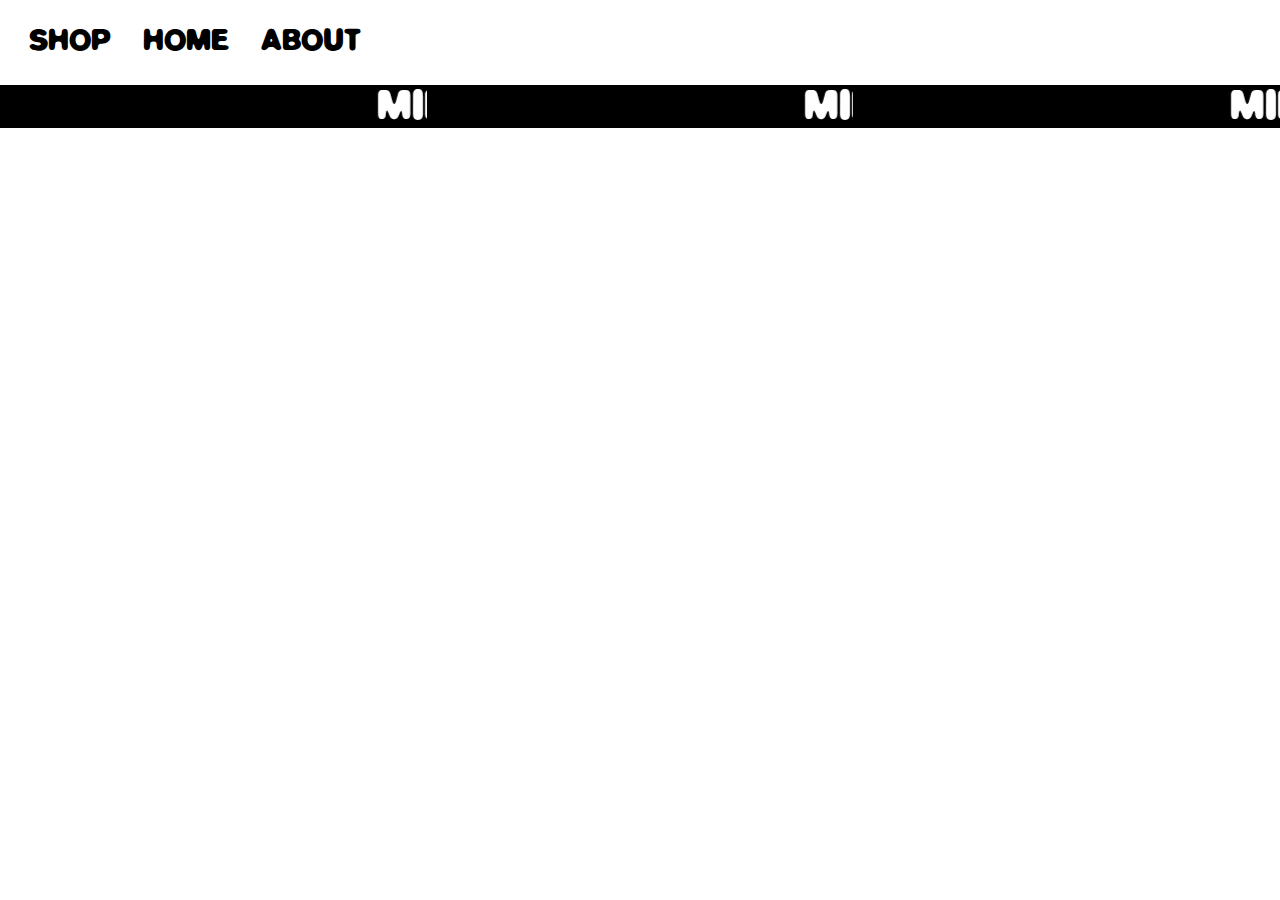
==== about.html @ 7fef2961 "he metido htmls y cambiado las fotos" ====
<!DOCTYPE html>
<html lang="es">
<head>
    <meta charset="UTF-8">
    <meta http-equiv="X-UA-Compatible" content="IE=edge">
    <meta name="viewport" content="width=device-width, initial-scale=1.0">
    <title>About</title>
    <link rel="stylesheet" href="css/bootstrap.min.css">    
    <link rel="stylesheet" href="css/styles.css">
    <link href="img/logo1.png" rel="icon" type="image/png">
</head>
<body>
   
    <nav class="nav" id="lupita">
        <a href="shop.html" class="nav-link active" aria-current="page" href="#SHOP">SHOP</a>
        <a href="index.html" class="nav-link" href="#HOME">HOME</a>
        <a href="about.html" class="nav-link" href="#ABOUT">ABOUT</a>
    </nav>


<div id="primerabarrita">
        <marquee width="100%" direction="left" height="43px">
            <h1>MID SEASON SALE 60%  MID SEASON SALE 60%</h1>
            </marquee>
            <marquee width="100%" direction="left" height="43px">
                <h1>MID SEASON SALE 60%  MID SEASON SALE 60%</h1>
                </marquee>
                <marquee width="100%" direction="left" height="43px">
                    <h1>MID SEASON SALE 60%  MID SEASON SALE 60%</h1>
                    </marquee>
                    
</div>
    
</body>
</html>
---- css/styles.css ----
@font-face {
    font-family: BlurBold;
    src: url(../fonts/BlurBold.otf);
}

@font-face {
    font-family: BlurLight;
    src: url(../fonts/BlurLight.otf);
}


* {
    margin: 0;
	padding: 0;
    box-sizing: border-box;
    scroll-behavior: smooth;
}

#lupita {
    font-family: BlurBold;
    font-size: 180%;
    margin-left: 1%;
    margin-top: 1%;
    margin-bottom: 1%;
}
#lupita > a {
    color: #000000;
}

.container {
    margin-top: 10%;
    margin-bottom: 17%;
}

.container.text-center {
    margin-top: 1%;
    margin-bottom: 1%;
}

#primerabarrita {
    display: flex;
    font-size: 3%;
    font-family: BlurBold;
    background-color: #000000;
    color: white;
}

div.col {
    padding: 0;
}
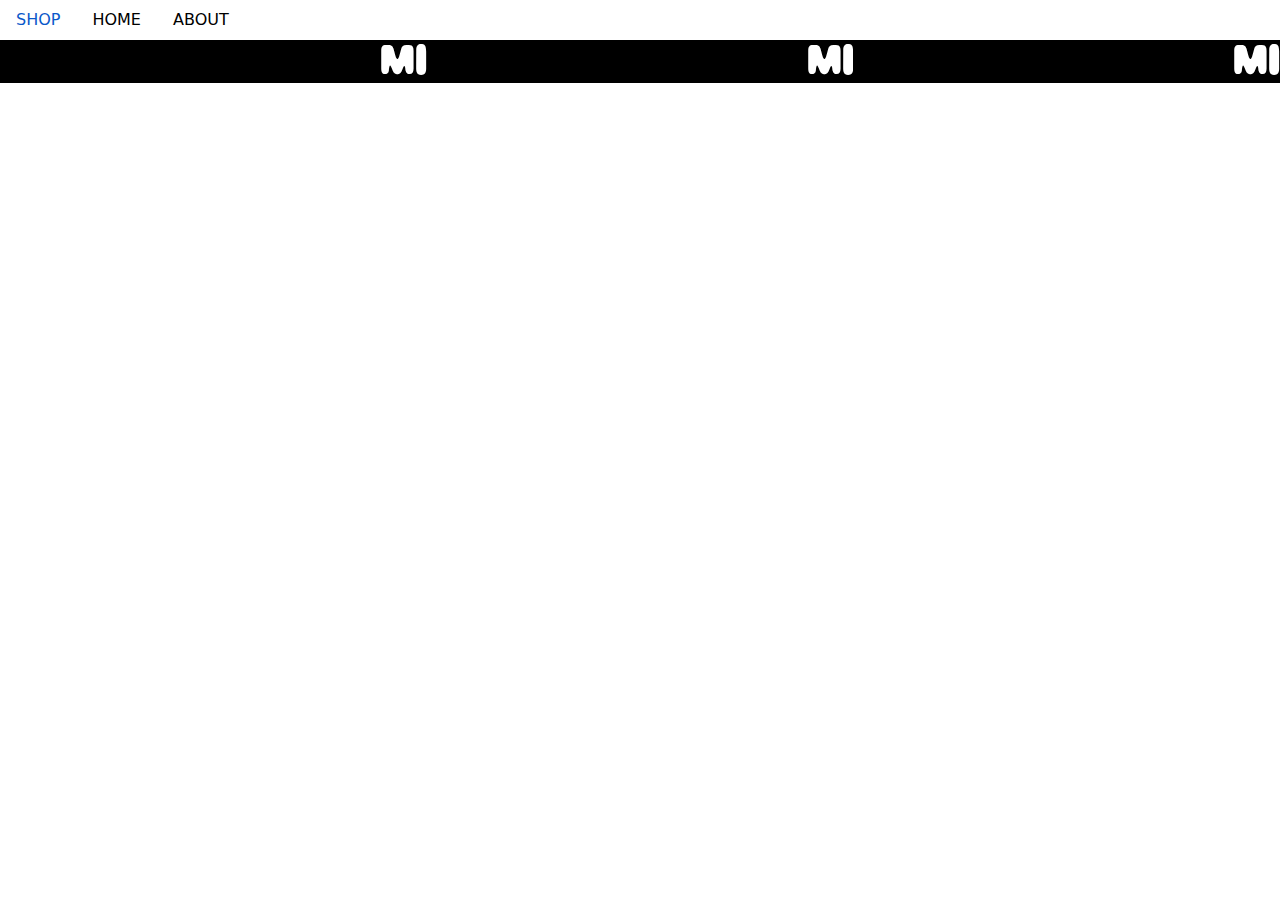
==== commit 41a35723: "he mejorado el home cambiando fotos etc" ====
--- a/about.html
+++ b/about.html
@@ -4,7 +4,7 @@
     <meta charset="UTF-8">
     <meta http-equiv="X-UA-Compatible" content="IE=edge">
     <meta name="viewport" content="width=device-width, initial-scale=1.0">
-    <title>About</title>
+    <title>Sneak-Out | About</title>
     <link rel="stylesheet" href="css/bootstrap.min.css">    
     <link rel="stylesheet" href="css/styles.css">
     <link href="img/logo1.png" rel="icon" type="image/png">
--- a/css/styles.css
+++ b/css/styles.css
@@ -8,29 +8,35 @@
     src: url(../fonts/BlurLight.otf);
 }
 
-
+.titulo {
+    font-family: BlurLight;
+    margin-bottom: 3%;
+    text-align: center;
+}
 * {
     margin: 0;
-	padding: 0;
+    padding: 0;
     box-sizing: border-box;
     scroll-behavior: smooth;
 }
 
-#lupita {
+#menuu {
     font-family: BlurBold;
     font-size: 180%;
     margin-left: 1%;
-    margin-top: 1%;
-    margin-bottom: 1%;
+    background-color: white;
 }
-#lupita > a {
+
+#menuu>a {
     color: #000000;
 }
+
 
 .container {
     margin-top: 10%;
     margin-bottom: 17%;
 }
+
 
 .container.text-center {
     margin-top: 1%;
@@ -48,3 +54,117 @@
 div.col {
     padding: 0;
 }
+
+.d-flex.justify-content-center {
+    font-family: BlurBold;
+    font-size: 300%;
+    margin-top: 3%;
+}
+
+.container-sm {
+    font-family: BlurLight;
+    font-size: 200%;
+    text-align: center;
+    margin-bottom: 10%;
+    margin-top: 3%;
+}
+
+.btn.btn-primary {
+    align-self: center;
+    margin-top: 2%;
+    background-color: #26ff00;
+    font-family: BlurLight;
+    color: #000000;
+    display: flex;
+    justify-content: center;
+    margin-left: none;
+    margin-right: none;
+}
+
+.btn-primary {
+    --bs-btn-border-color: #26ff00;
+
+}
+
+.row {
+    margin-left: 0%;
+    margin-right: 0%;
+    margin-bottom: 2%;
+}
+
+.card {
+    width: 30%;
+    border: var(--bs-card-border-width) solid;
+    flex: auto;
+    align-items: center;
+    margin-left: 5%;
+    margin-right: 5%;
+}
+
+.card-body {
+    font-family: Arial, Helvetica, sans-serif;
+}
+
+.container30 {
+    display: flex;
+    flex-direction: row;
+    padding-top: 17%;
+    padding-bottom: 10%;
+
+}
+
+.btn.btn-primary {
+    margin-left: 42%;
+}
+
+
+
+.footer-style {
+    padding-top: 50px;
+    background-color: #26ff00;
+}
+footer {
+  color: #000000;
+}
+footer h3 {
+  margin-bottom: 30px;
+    font-weight: 800;
+    font-family: Helvetica;
+}
+footer .footer-above {
+  padding-top: 50px;
+  background-color: #26ff00;
+}
+footer .footer-col {
+  margin-bottom: 50px;
+}
+footer .footer-below {
+  padding: 0%;
+  background-color: #233140;
+}
+
+div.row{
+    border: 0;
+    margin: 0;
+}
+a.nav-link{
+    color: #000000;
+}
+
+a.navbar-brand{
+    color: #26ff00;
+}
+
+
+#infoabajo1{
+    font-family: BlurLight;
+    font-size: xx-large;
+}
+
+p{
+    font-family: BlurLight;
+}
+
+h5{
+    font-family: BlurLight;
+}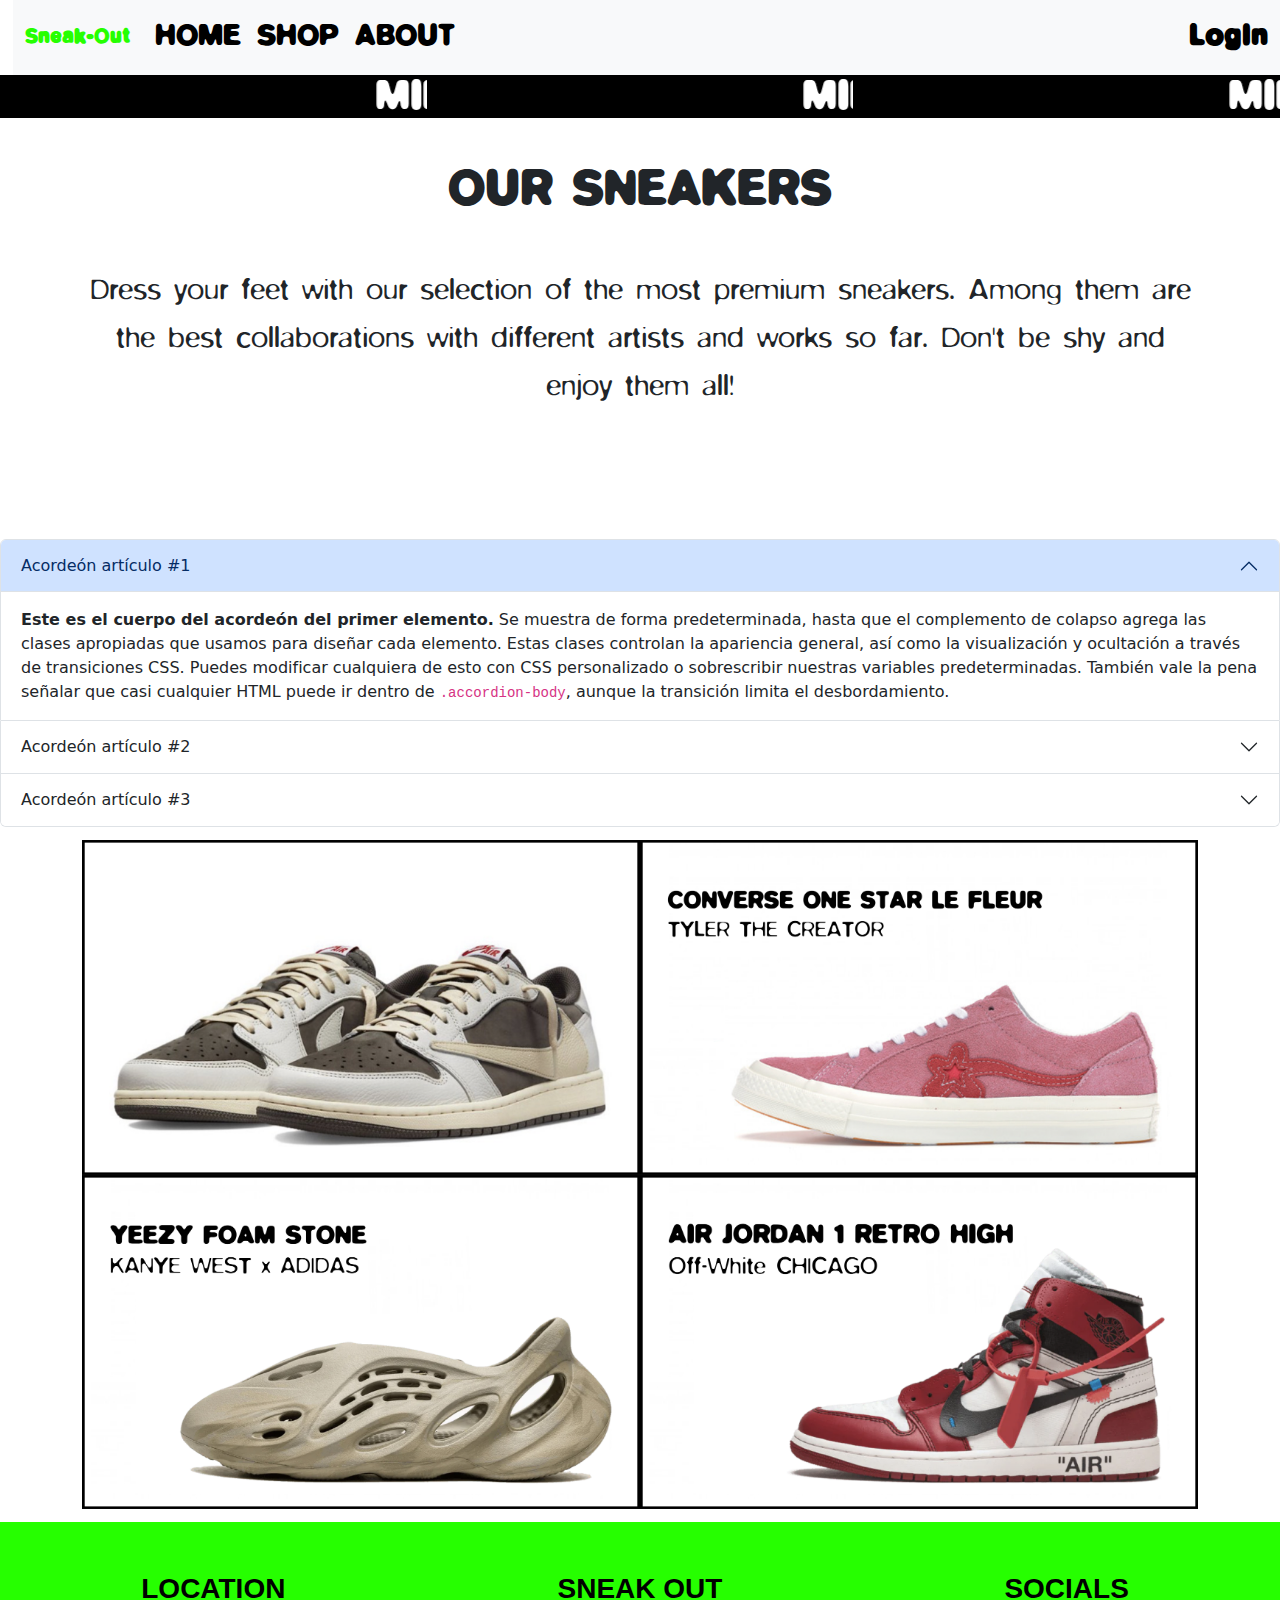
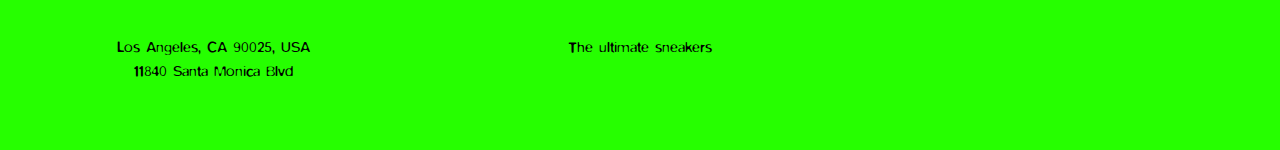
==== commit 605b1652: "jj" ====
--- a/about.html
+++ b/about.html
@@ -1,35 +1,133 @@
 <!DOCTYPE html>
 <html lang="es">
+
 <head>
     <meta charset="UTF-8">
     <meta http-equiv="X-UA-Compatible" content="IE=edge">
     <meta name="viewport" content="width=device-width, initial-scale=1.0">
     <title>Sneak-Out | About</title>
-    <link rel="stylesheet" href="css/bootstrap.min.css">    
+    <link rel="stylesheet" href="css/bootstrap.min.css">
     <link rel="stylesheet" href="css/styles.css">
     <link href="img/logo1.png" rel="icon" type="image/png">
 </head>
+
 <body>
-   
-    <nav class="nav" id="lupita">
-        <a href="shop.html" class="nav-link active" aria-current="page" href="#SHOP">SHOP</a>
-        <a href="index.html" class="nav-link" href="#HOME">HOME</a>
-        <a href="about.html" class="nav-link" href="#ABOUT">ABOUT</a>
-    </nav>
+
+    <nav class="navbar navbar-expand-lg bg-body-tertiary" id="menuu">
+        <div class="container-fluid">
+          <a class="navbar-brand" href="#index.html">Sneak-Out</a>
+          <button class="navbar-toggler" type="button" data-bs-toggle="collapse" data-bs-target="#navbarText" aria-controls="navbarText" aria-expanded="false" aria-label="Toggle navigation">
+            <span class="navbar-toggler-icon"></span>
+          </button>
+          <div class="collapse navbar-collapse" id="navbarText">
+            <ul class="navbar-nav me-auto mb-2 mb-lg-0">
+              <li class="nav-item">
+                <a class="nav-link active" aria-current="page" href="index.html">HOME</a>
+              </li>
+              <li class="nav-item">
+                <a class="nav-link" href="shop.html">SHOP</a>
+              </li>
+              <li class="nav-item">
+                <a class="nav-link" href="index.html">ABOUT</a>
+              </li>
+            </ul>
+            <span class="navbar-text">
+                <a class="nav-link" href="login.html">LogIn</a>
+            </span>
+          </div>
+        </div>
+      </nav>
 
 
-<div id="primerabarrita">
+    <div id="primerabarrita">
         <marquee width="100%" direction="left" height="43px">
-            <h1>MID SEASON SALE 60%  MID SEASON SALE 60%</h1>
-            </marquee>
-            <marquee width="100%" direction="left" height="43px">
-                <h1>MID SEASON SALE 60%  MID SEASON SALE 60%</h1>
-                </marquee>
-                <marquee width="100%" direction="left" height="43px">
-                    <h1>MID SEASON SALE 60%  MID SEASON SALE 60%</h1>
-                    </marquee>
-                    
-</div>
-    
-</body>
+            <h1>MID SEASON SALE 60% MID SEASON SALE 60%</h1>
+        </marquee>
+        <marquee width="100%" direction="left" height="43px">
+            <h1>MID SEASON SALE 60% MID SEASON SALE 60%</h1>
+        </marquee>
+        <marquee width="100%" direction="left" height="43px">
+            <h1>MID SEASON SALE 60% MID SEASON SALE 60%</h1>
+        </marquee>
+
+    </div>
+
+    <div class="d-flex justify-content-center">OUR SNEAKERS</div>
+
+    <div class="container-sm">Dress your feet with our selection of the most premium sneakers. Among them are the best
+        collaborations with different artists and works so far. Don't be shy and enjoy them all!</div>
+
+
+        <div class="accordion" id="accordionExample">
+          <div class="accordion-item">
+            <h2 class="accordion-header" id="headingOne">
+              <button class="accordion-button" type="button" data-bs-toggle="collapse" data-bs-target="#collapseOne" aria-expanded="true" aria-controls="collapseOne">
+                Acordeón artículo #1
+              </button>
+            </h2>
+            <div id="collapseOne" class="accordion-collapse collapse show" aria-labelledby="headingOne" data-bs-parent="#accordionExample">
+              <div class="accordion-body">
+                <strong>Este es el cuerpo del acordeón del primer elemento.</strong> Se muestra de forma predeterminada, hasta que el complemento de colapso agrega las clases apropiadas que usamos para diseñar cada elemento. Estas clases controlan la apariencia general, así como la visualización y ocultación a través de transiciones CSS. Puedes modificar cualquiera de esto con CSS personalizado o sobrescribir nuestras variables predeterminadas. También vale la pena señalar que casi cualquier HTML puede ir dentro de <code>.accordion-body</code>, aunque la transición limita el desbordamiento.
+              </div>
+            </div>
+          </div>
+          <div class="accordion-item">
+            <h2 class="accordion-header" id="headingTwo">
+              <button class="accordion-button collapsed" type="button" data-bs-toggle="collapse" data-bs-target="#collapseTwo" aria-expanded="false" aria-controls="collapseTwo">
+                Acordeón artículo #2
+              </button>
+            </h2>
+            <div id="collapseTwo" class="accordion-collapse collapse" aria-labelledby="headingTwo" data-bs-parent="#accordionExample">
+              <div class="accordion-body">
+                <strong>Este es el cuerpo del acordeón del segundo elemento.</strong> Está oculto de manera predeterminada, hasta que el complemento de Collapse agregue las clases apropiadas que usamos para diseñar cada elemento. Estas clases controlan la apariencia general, así como la visualización y ocultación a través de transiciones CSS. Puedes modificar cualquiera de esto con CSS personalizado o sobrescribir nuestras variables predeterminadas. También vale la pena señalar que casi cualquier HTML puede ir dentro de <code>.accordion-body</code>, aunque la transición limita el desbordamiento.
+              </div>
+            </div>
+          </div>
+          <div class="accordion-item">
+            <h2 class="accordion-header" id="headingThree">
+              <button class="accordion-button collapsed" type="button" data-bs-toggle="collapse" data-bs-target="#collapseThree" aria-expanded="false" aria-controls="collapseThree">
+                Acordeón artículo #3
+              </button>
+            </h2>
+            <div id="collapseThree" class="accordion-collapse collapse" aria-labelledby="headingThree" data-bs-parent="#accordionExample">
+              <div class="accordion-body">
+                <strong>Este es el cuerpo del acordeón del tercer elemento.</strong> Está oculto de manera predeterminada, hasta que el complemento Collapse agregue las clases apropiadas que usamos para diseñar cada elemento. Estas clases controlan la apariencia general, así como la visualización y ocultación a través de transiciones CSS. Puedes modificar cualquiera de esto con CSS personalizado o sobrescribir nuestras variables predeterminadas. También vale la pena señalar que casi cualquier HTML puede ir dentro de <code>.accordion-body</code>, aunque la transición limita el desbordamiento.
+              </div>
+            </div>
+          </div>
+        </div>
+
+
+        <div class="container text-center">
+            <div class="row row-cols-2">
+              <div class="col"><img src="img/zapa1home.png" class="img-fluid" alt="..."></div>
+             
+              <div class="col"><img src="img/zapa2home.png" class="img-fluid" alt="..."></div>
+              <div class="col"><img src="img/zapa3home.png" class="img-fluid" alt="..."></div>
+             
+              <div class="col"><img src="img/zapa4home.png" class="img-fluid" alt="..."></div>
+            </div>
+          </div>
+          
+
+<footer class="text-center footer-style">
+    <div class="row">
+        <div class="col-md-4 footer-col">
+            <h3>LOCATION</h3>
+            <p>
+                Los Angeles, CA 90025, USA <br />
+                11840 Santa Monica Blvd
+            </p>
+        </div>
+        <div class="col-md-4 footer-col">
+            <h3>SNEAK OUT</h3>
+            <p>The ultimate sneakers</p>
+        </div>
+        <div class="col-md-4 footer-col">
+            <h3>SOCIALS</h3>
+            <p><link rel="stylesheet" href="https://www.instagram.com/"></p>
+        </div>
+    </div>
+</footer>
+
 </html>--- a/css/styles.css
+++ b/css/styles.css
@@ -140,7 +140,7 @@
 }
 footer .footer-below {
   padding: 0%;
-  background-color: #233140;
+  background-color: #000000;
 }
 
 div.row{
@@ -167,4 +167,18 @@
 
 h5{
     font-family: BlurLight;
-}+}
+
+
+.collapse {
+    &:not(.show) {
+      display: none;
+    }
+  }
+  
+.btn.btn-primary{
+
+    margin: 0;
+    padding: 0;
+}
+
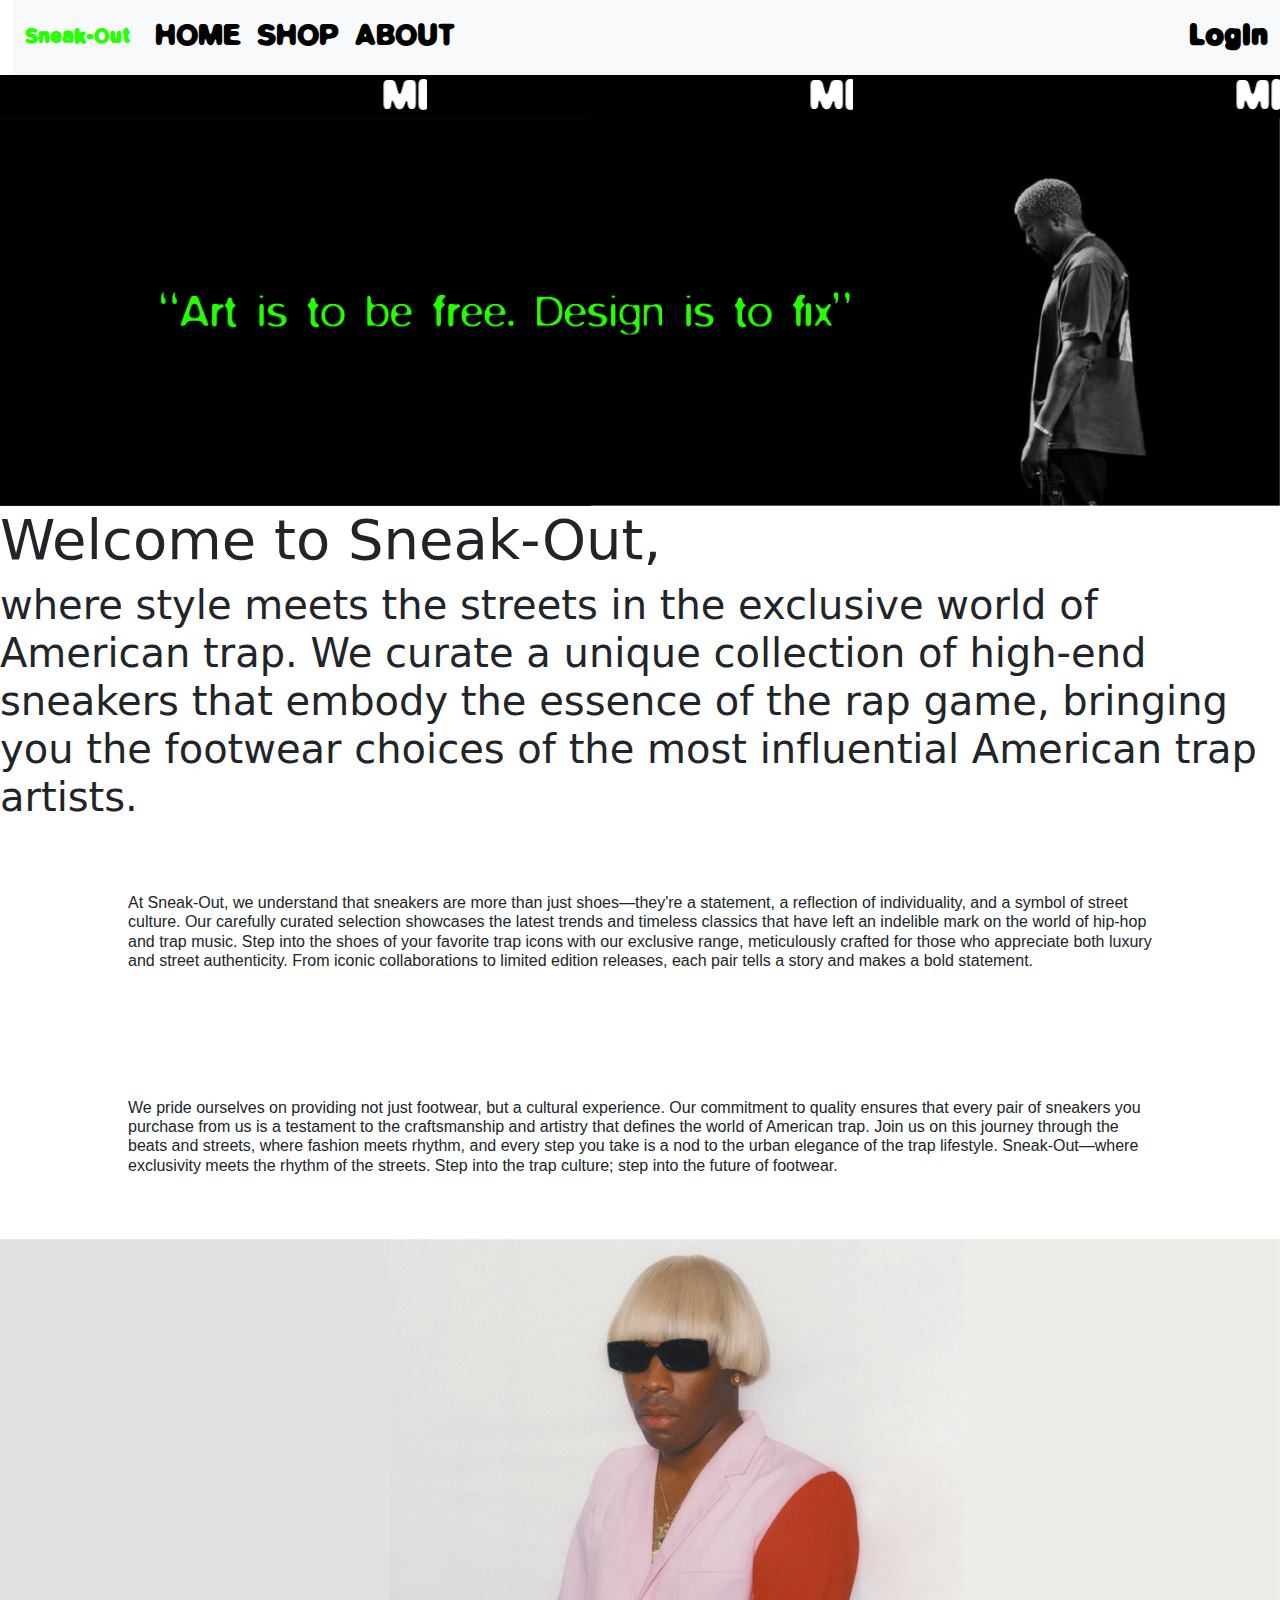
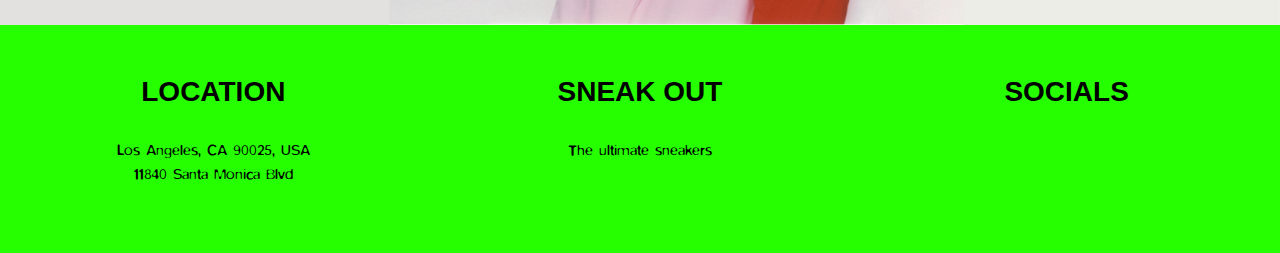
==== commit 496524df: "nuevo" ====
--- a/about.html
+++ b/about.html
@@ -2,132 +2,109 @@
 <html lang="es">
 
 <head>
-    <meta charset="UTF-8">
-    <meta http-equiv="X-UA-Compatible" content="IE=edge">
-    <meta name="viewport" content="width=device-width, initial-scale=1.0">
-    <title>Sneak-Out | About</title>
-    <link rel="stylesheet" href="css/bootstrap.min.css">
-    <link rel="stylesheet" href="css/styles.css">
-    <link href="img/logo1.png" rel="icon" type="image/png">
+  <meta charset="UTF-8">
+  <meta http-equiv="X-UA-Compatible" content="IE=edge">
+  <meta name="viewport" content="width=device-width, initial-scale=1.0">
+  <title>Sneak-Out | About</title>
+  <link rel="stylesheet" href="css/bootstrap.min.css">
+  <link rel="stylesheet" href="css/styles.css">
+  <link href="img/logo1.png" rel="icon" type="image/png">
 </head>
 
 <body>
 
-    <nav class="navbar navbar-expand-lg bg-body-tertiary" id="menuu">
-        <div class="container-fluid">
-          <a class="navbar-brand" href="#index.html">Sneak-Out</a>
-          <button class="navbar-toggler" type="button" data-bs-toggle="collapse" data-bs-target="#navbarText" aria-controls="navbarText" aria-expanded="false" aria-label="Toggle navigation">
-            <span class="navbar-toggler-icon"></span>
-          </button>
-          <div class="collapse navbar-collapse" id="navbarText">
-            <ul class="navbar-nav me-auto mb-2 mb-lg-0">
-              <li class="nav-item">
-                <a class="nav-link active" aria-current="page" href="index.html">HOME</a>
-              </li>
-              <li class="nav-item">
-                <a class="nav-link" href="shop.html">SHOP</a>
-              </li>
-              <li class="nav-item">
-                <a class="nav-link" href="index.html">ABOUT</a>
-              </li>
-            </ul>
-            <span class="navbar-text">
-                <a class="nav-link" href="login.html">LogIn</a>
-            </span>
-          </div>
-        </div>
-      </nav>
+  <nav class="navbar navbar-expand-lg bg-body-tertiary" id="menuu">
+    <div class="container-fluid">
+      <a class="navbar-brand" href="#index.html">Sneak-Out</a>
+      <button class="navbar-toggler" type="button" data-bs-toggle="collapse" data-bs-target="#navbarText"
+        aria-controls="navbarText" aria-expanded="false" aria-label="Toggle navigation">
+        <span class="navbar-toggler-icon"></span>
+      </button>
+      <div class="collapse navbar-collapse" id="navbarText">
+        <ul class="navbar-nav me-auto mb-2 mb-lg-0">
+          <li class="nav-item">
+            <a class="nav-link active" aria-current="page" href="index.html">HOME</a>
+          </li>
+          <li class="nav-item">
+            <a class="nav-link" href="shop.html">SHOP</a>
+          </li>
+          <li class="nav-item">
+            <a class="nav-link" href="index.html">ABOUT</a>
+          </li>
+        </ul>
+        <span class="navbar-text">
+          <a class="nav-link" href="login.html">LogIn</a>
+        </span>
+      </div>
+    </div>
+  </nav>
 
 
-    <div id="primerabarrita">
-        <marquee width="100%" direction="left" height="43px">
-            <h1>MID SEASON SALE 60% MID SEASON SALE 60%</h1>
-        </marquee>
-        <marquee width="100%" direction="left" height="43px">
-            <h1>MID SEASON SALE 60% MID SEASON SALE 60%</h1>
-        </marquee>
-        <marquee width="100%" direction="left" height="43px">
-            <h1>MID SEASON SALE 60% MID SEASON SALE 60%</h1>
-        </marquee>
+  <div id="primerabarrita">
+    <marquee width="100%" direction="left" height="43px">
+      <h1>MID SEASON SALE 60% MID SEASON SALE 60%</h1>
+    </marquee>
+    <marquee width="100%" direction="left" height="43px">
+      <h1>MID SEASON SALE 60% MID SEASON SALE 60%</h1>
+    </marquee>
+    <marquee width="100%" direction="left" height="43px">
+      <h1>MID SEASON SALE 60% MID SEASON SALE 60%</h1>
+    </marquee>
 
+  </div>
+
+  <img src="img/kanyeabout.png" class="img-fluid" alt="...">
+
+  <h1 class="display-4">Welcome to Sneak-Out,</h1>
+  <h1 class="display-6">where style meets the streets in the exclusive world of American trap. We curate a unique
+    collection of high-end sneakers that embody the essence of the rap game, bringing you the footwear choices of the
+    most influential American trap artists.</h1>
+
+  <div id="textoabout1">
+    <div>
+      <h6>At Sneak-Out, we understand that sneakers are more than just shoes—they're a statement, a reflection of
+        individuality, and a symbol of street culture. Our carefully curated selection showcases the latest trends and
+        timeless classics that have left an indelible mark on the world of hip-hop and trap music.
+
+        Step into the shoes of your favorite trap icons with our exclusive range, meticulously crafted for those who
+        appreciate both luxury and street authenticity. From iconic collaborations to limited edition releases, each
+        pair tells a story and makes a bold statement.</h6>
     </div>
 
-    <div class="d-flex justify-content-center">OUR SNEAKERS</div>
+  </div>
+  <h6>
+    We pride ourselves on providing not just footwear, but a cultural experience. Our commitment to quality ensures that
+    every pair of sneakers you purchase from us is a testament to the craftsmanship and artistry that defines the world
+    of American trap.
 
-    <div class="container-sm">Dress your feet with our selection of the most premium sneakers. Among them are the best
-        collaborations with different artists and works so far. Don't be shy and enjoy them all!</div>
+    Join us on this journey through the beats and streets, where fashion meets rhythm, and every step you take is a nod
+    to the urban elegance of the trap lifestyle. Sneak-Out—where exclusivity meets the rhythm of the streets.
+    Step into the trap culture; step into the future of footwear.
+  </h6>
 
+  <img src="img/tylerabout1.png" class="img-fluid" alt="...">
 
-        <div class="accordion" id="accordionExample">
-          <div class="accordion-item">
-            <h2 class="accordion-header" id="headingOne">
-              <button class="accordion-button" type="button" data-bs-toggle="collapse" data-bs-target="#collapseOne" aria-expanded="true" aria-controls="collapseOne">
-                Acordeón artículo #1
-              </button>
-            </h2>
-            <div id="collapseOne" class="accordion-collapse collapse show" aria-labelledby="headingOne" data-bs-parent="#accordionExample">
-              <div class="accordion-body">
-                <strong>Este es el cuerpo del acordeón del primer elemento.</strong> Se muestra de forma predeterminada, hasta que el complemento de colapso agrega las clases apropiadas que usamos para diseñar cada elemento. Estas clases controlan la apariencia general, así como la visualización y ocultación a través de transiciones CSS. Puedes modificar cualquiera de esto con CSS personalizado o sobrescribir nuestras variables predeterminadas. También vale la pena señalar que casi cualquier HTML puede ir dentro de <code>.accordion-body</code>, aunque la transición limita el desbordamiento.
-              </div>
-            </div>
-          </div>
-          <div class="accordion-item">
-            <h2 class="accordion-header" id="headingTwo">
-              <button class="accordion-button collapsed" type="button" data-bs-toggle="collapse" data-bs-target="#collapseTwo" aria-expanded="false" aria-controls="collapseTwo">
-                Acordeón artículo #2
-              </button>
-            </h2>
-            <div id="collapseTwo" class="accordion-collapse collapse" aria-labelledby="headingTwo" data-bs-parent="#accordionExample">
-              <div class="accordion-body">
-                <strong>Este es el cuerpo del acordeón del segundo elemento.</strong> Está oculto de manera predeterminada, hasta que el complemento de Collapse agregue las clases apropiadas que usamos para diseñar cada elemento. Estas clases controlan la apariencia general, así como la visualización y ocultación a través de transiciones CSS. Puedes modificar cualquiera de esto con CSS personalizado o sobrescribir nuestras variables predeterminadas. También vale la pena señalar que casi cualquier HTML puede ir dentro de <code>.accordion-body</code>, aunque la transición limita el desbordamiento.
-              </div>
-            </div>
-          </div>
-          <div class="accordion-item">
-            <h2 class="accordion-header" id="headingThree">
-              <button class="accordion-button collapsed" type="button" data-bs-toggle="collapse" data-bs-target="#collapseThree" aria-expanded="false" aria-controls="collapseThree">
-                Acordeón artículo #3
-              </button>
-            </h2>
-            <div id="collapseThree" class="accordion-collapse collapse" aria-labelledby="headingThree" data-bs-parent="#accordionExample">
-              <div class="accordion-body">
-                <strong>Este es el cuerpo del acordeón del tercer elemento.</strong> Está oculto de manera predeterminada, hasta que el complemento Collapse agregue las clases apropiadas que usamos para diseñar cada elemento. Estas clases controlan la apariencia general, así como la visualización y ocultación a través de transiciones CSS. Puedes modificar cualquiera de esto con CSS personalizado o sobrescribir nuestras variables predeterminadas. También vale la pena señalar que casi cualquier HTML puede ir dentro de <code>.accordion-body</code>, aunque la transición limita el desbordamiento.
-              </div>
-            </div>
-          </div>
-        </div>
-
-
-        <div class="container text-center">
-            <div class="row row-cols-2">
-              <div class="col"><img src="img/zapa1home.png" class="img-fluid" alt="..."></div>
-             
-              <div class="col"><img src="img/zapa2home.png" class="img-fluid" alt="..."></div>
-              <div class="col"><img src="img/zapa3home.png" class="img-fluid" alt="..."></div>
-             
-              <div class="col"><img src="img/zapa4home.png" class="img-fluid" alt="..."></div>
-            </div>
-          </div>
-          
-
-<footer class="text-center footer-style">
+  </div>
+  <footer class="text-center footer-style">
     <div class="row">
-        <div class="col-md-4 footer-col">
-            <h3>LOCATION</h3>
-            <p>
-                Los Angeles, CA 90025, USA <br />
-                11840 Santa Monica Blvd
-            </p>
-        </div>
-        <div class="col-md-4 footer-col">
-            <h3>SNEAK OUT</h3>
-            <p>The ultimate sneakers</p>
-        </div>
-        <div class="col-md-4 footer-col">
-            <h3>SOCIALS</h3>
-            <p><link rel="stylesheet" href="https://www.instagram.com/"></p>
-        </div>
+      <div class="col-md-4 footer-col">
+        <h3>LOCATION</h3>
+        <p>
+          Los Angeles, CA 90025, USA <br />
+          11840 Santa Monica Blvd
+        </p>
+      </div>
+      <div class="col-md-4 footer-col">
+        <h3>SNEAK OUT</h3>
+        <p>The ultimate sneakers</p>
+      </div>
+      <div class="col-md-4 footer-col">
+        <h3>SOCIALS</h3>
+        <p>
+          <link rel="stylesheet" href="https://www.instagram.com/">
+        </p>
+      </div>
     </div>
-</footer>
+  </footer>
 
 </html>--- a/css/styles.css
+++ b/css/styles.css
@@ -6,6 +6,11 @@
 @font-face {
     font-family: BlurLight;
     src: url(../fonts/BlurLight.otf);
+}
+
+
+.h1 {
+    font-family: Arial, Helvetica, sans-serif;
 }
 
 .titulo {
@@ -13,11 +18,13 @@
     margin-bottom: 3%;
     text-align: center;
 }
+
 * {
     margin: 0;
     padding: 0;
     box-sizing: border-box;
     scroll-behavior: smooth;
+    overflow-x: hidden;
 }
 
 #menuu {
@@ -123,62 +130,71 @@
     padding-top: 50px;
     background-color: #26ff00;
 }
+
 footer {
-  color: #000000;
-}
+    color: #000000;
+}
+
 footer h3 {
-  margin-bottom: 30px;
+    margin-bottom: 30px;
     font-weight: 800;
     font-family: Helvetica;
 }
+
 footer .footer-above {
-  padding-top: 50px;
-  background-color: #26ff00;
-}
+    padding-top: 50px;
+    background-color: #26ff00;
+}
+
 footer .footer-col {
-  margin-bottom: 50px;
-}
+    margin-bottom: 50px;
+}
+
 footer .footer-below {
-  padding: 0%;
-  background-color: #000000;
-}
-
-div.row{
+    padding: 0%;
+    background-color: #000000;
+}
+
+div.row {
     border: 0;
     margin: 0;
 }
-a.nav-link{
-    color: #000000;
-}
-
-a.navbar-brand{
+
+a.nav-link {
+    color: #000000;
+}
+
+a.navbar-brand {
     color: #26ff00;
 }
 
 
-#infoabajo1{
+#infoabajo1 {
     font-family: BlurLight;
     font-size: xx-large;
 }
 
-p{
-    font-family: BlurLight;
-}
-
-h5{
-    font-family: BlurLight;
-}
-
-
-.collapse {
-    &:not(.show) {
-      display: none;
-    }
-  }
-  
-.btn.btn-primary{
+p {
+    font-family: BlurLight;
+}
+
+h5 {
+    font-family: BlurLight;
+}
+
+
+.btn.btn-primary {
 
     margin: 0;
     padding: 0;
 }
 
+
+
+h6 {
+    font-family: Arial, Helvetica, sans-serif;
+    margin-top: 5%;
+    margin-left: 10%;
+    margin-right: 10%;
+    margin-bottom: 5%;
+}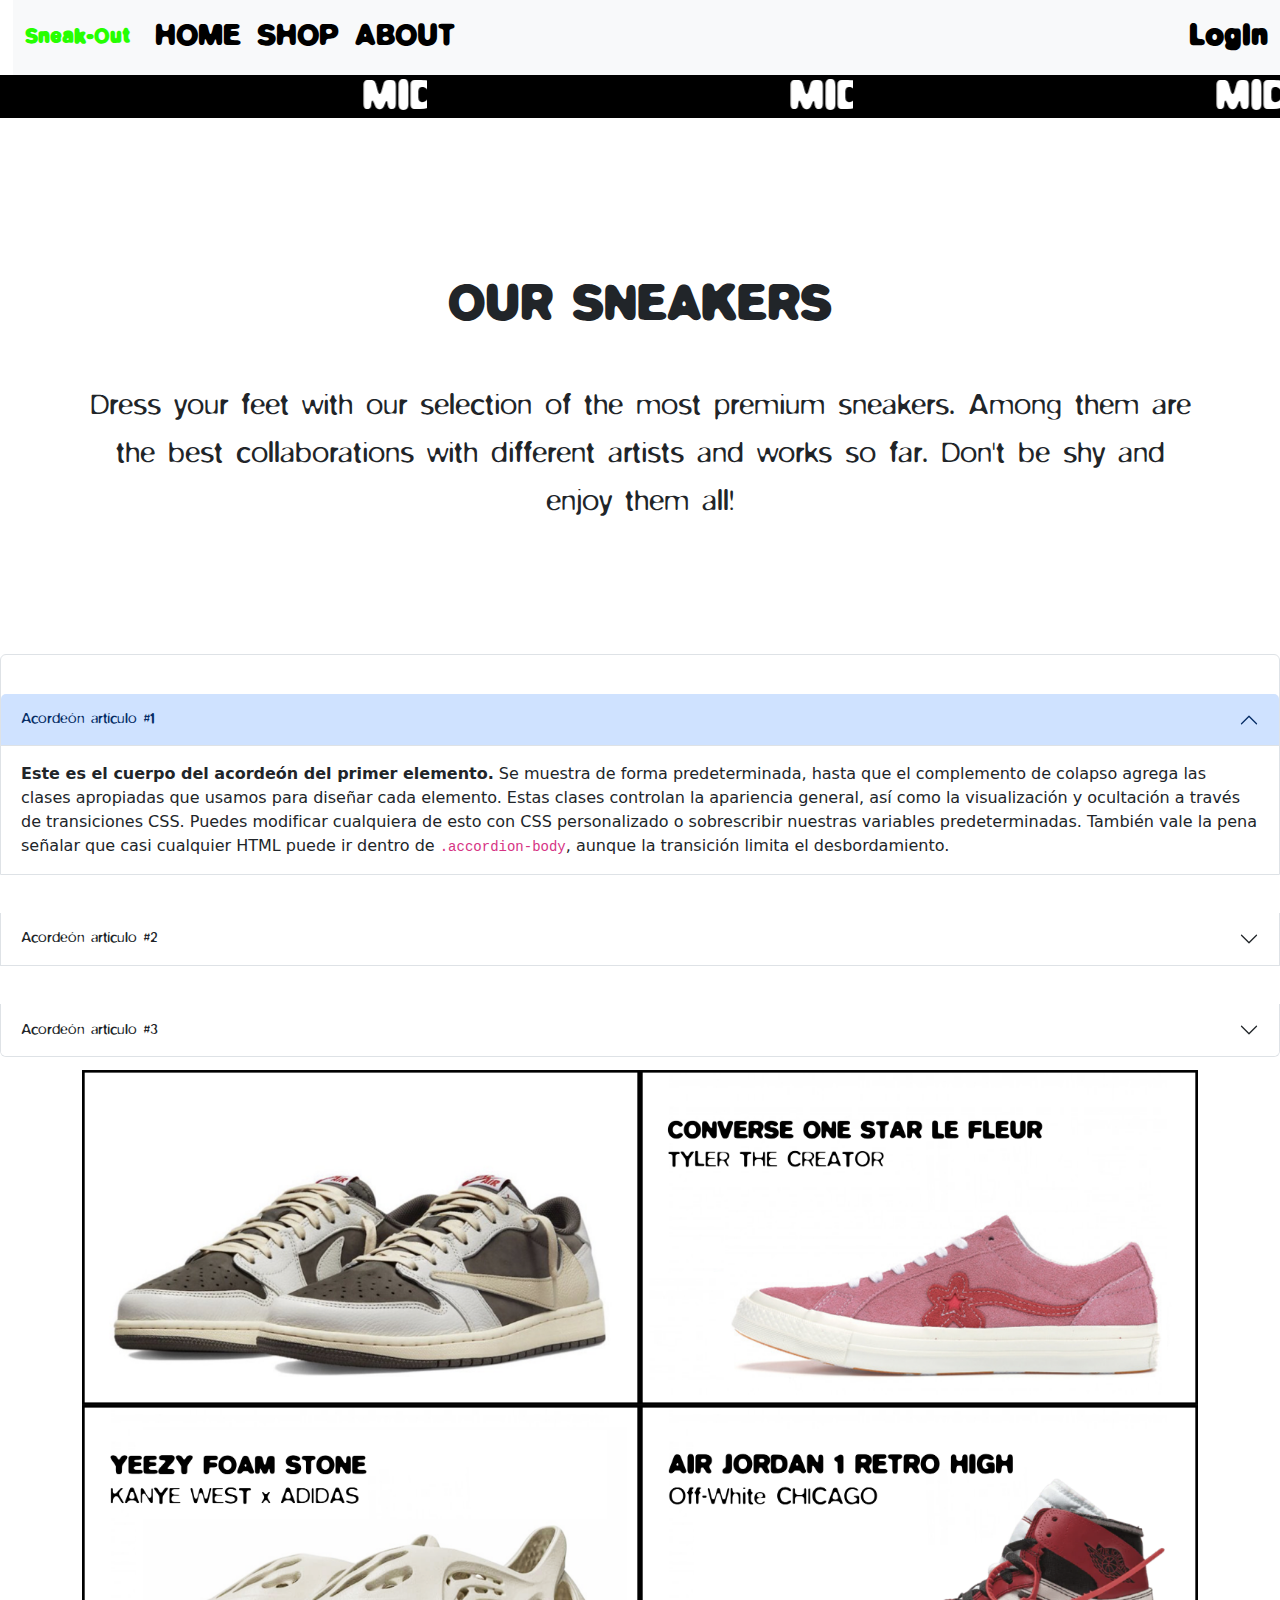
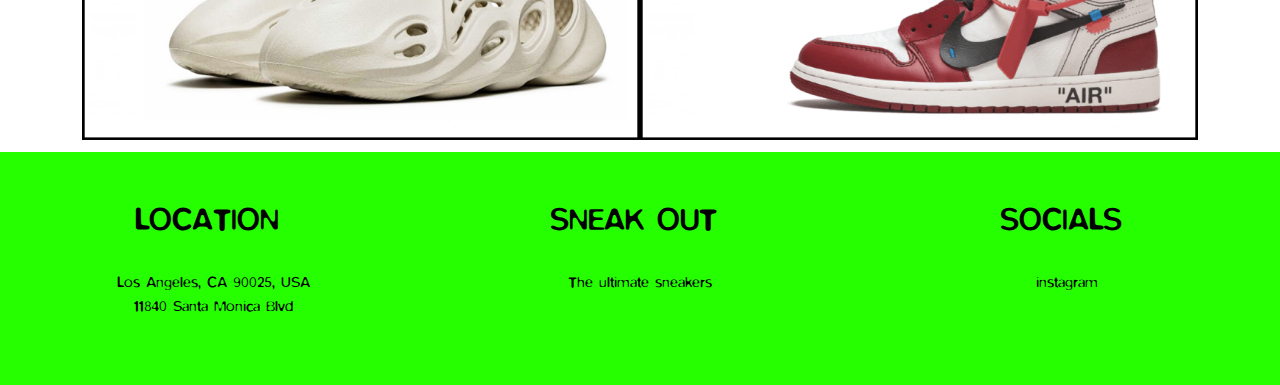
==== commit 7e542204: "jjjs" ====
--- a/about.html
+++ b/about.html
@@ -2,109 +2,131 @@
 <html lang="es">
 
 <head>
-  <meta charset="UTF-8">
-  <meta http-equiv="X-UA-Compatible" content="IE=edge">
-  <meta name="viewport" content="width=device-width, initial-scale=1.0">
-  <title>Sneak-Out | About</title>
-  <link rel="stylesheet" href="css/bootstrap.min.css">
-  <link rel="stylesheet" href="css/styles.css">
-  <link href="img/logo1.png" rel="icon" type="image/png">
+    <meta charset="UTF-8">
+    <meta http-equiv="X-UA-Compatible" content="IE=edge">
+    <meta name="viewport" content="width=device-width, initial-scale=1.0">
+    <title>Sneak-Out | About</title>
+    <link rel="stylesheet" href="css/bootstrap.min.css">
+    <link rel="stylesheet" href="css/styles.css">
+    <link href="img/logo1.png" rel="icon" type="image/png">
 </head>
 
 <body>
 
-  <nav class="navbar navbar-expand-lg bg-body-tertiary" id="menuu">
-    <div class="container-fluid">
-      <a class="navbar-brand" href="#index.html">Sneak-Out</a>
-      <button class="navbar-toggler" type="button" data-bs-toggle="collapse" data-bs-target="#navbarText"
-        aria-controls="navbarText" aria-expanded="false" aria-label="Toggle navigation">
-        <span class="navbar-toggler-icon"></span>
-      </button>
-      <div class="collapse navbar-collapse" id="navbarText">
-        <ul class="navbar-nav me-auto mb-2 mb-lg-0">
-          <li class="nav-item">
-            <a class="nav-link active" aria-current="page" href="index.html">HOME</a>
-          </li>
-          <li class="nav-item">
-            <a class="nav-link" href="shop.html">SHOP</a>
-          </li>
-          <li class="nav-item">
-            <a class="nav-link" href="index.html">ABOUT</a>
-          </li>
-        </ul>
-        <span class="navbar-text">
-          <a class="nav-link" href="login.html">LogIn</a>
-        </span>
-      </div>
-    </div>
-  </nav>
+    <nav class="navbar navbar-expand-lg bg-body-tertiary" id="menuu">
+        <div class="container-fluid">
+          <a class="navbar-brand" href="#index.html">Sneak-Out</a>
+          <button class="navbar-toggler" type="button" data-bs-toggle="collapse" data-bs-target="#navbarText" aria-controls="navbarText" aria-expanded="false" aria-label="Toggle navigation">
+            <span class="navbar-toggler-icon"></span>
+          </button>
+          <div class="collapse navbar-collapse" id="navbarText">
+            <ul class="navbar-nav me-auto mb-2 mb-lg-0">
+              <li class="nav-item">
+                <a class="nav-link active" aria-current="page" href="index.html">HOME</a>
+              </li>
+              <li class="nav-item">
+                <a class="nav-link" href="shop.html">SHOP</a>
+              </li>
+              <li class="nav-item">
+                <a class="nav-link" href="index.html">ABOUT</a>
+              </li>
+            </ul>
+            <span class="navbar-text">
+                <a class="nav-link" href="login.html">LogIn</a>
+            </span>
+          </div>
+        </div>
+      </nav>
 
 
-  <div id="primerabarrita">
-    <marquee width="100%" direction="left" height="43px">
-      <h1>MID SEASON SALE 60% MID SEASON SALE 60%</h1>
-    </marquee>
-    <marquee width="100%" direction="left" height="43px">
-      <h1>MID SEASON SALE 60% MID SEASON SALE 60%</h1>
-    </marquee>
-    <marquee width="100%" direction="left" height="43px">
-      <h1>MID SEASON SALE 60% MID SEASON SALE 60%</h1>
-    </marquee>
+    <div id="primerabarrita">
+        <marquee width="100%" direction="left" height="43px">
+            <h1>MID SEASON SALE 60% MID SEASON SALE 60%</h1>
+        </marquee>
+        <marquee width="100%" direction="left" height="43px">
+            <h1>MID SEASON SALE 60% MID SEASON SALE 60%</h1>
+        </marquee>
+        <marquee width="100%" direction="left" height="43px">
+            <h1>MID SEASON SALE 60% MID SEASON SALE 60%</h1>
+        </marquee>
 
-  </div>
-
-  <img src="img/kanyeabout.png" class="img-fluid" alt="...">
-
-  <h1 class="display-4">Welcome to Sneak-Out,</h1>
-  <h1 class="display-6">where style meets the streets in the exclusive world of American trap. We curate a unique
-    collection of high-end sneakers that embody the essence of the rap game, bringing you the footwear choices of the
-    most influential American trap artists.</h1>
-
-  <div id="textoabout1">
-    <div>
-      <h6>At Sneak-Out, we understand that sneakers are more than just shoes—they're a statement, a reflection of
-        individuality, and a symbol of street culture. Our carefully curated selection showcases the latest trends and
-        timeless classics that have left an indelible mark on the world of hip-hop and trap music.
-
-        Step into the shoes of your favorite trap icons with our exclusive range, meticulously crafted for those who
-        appreciate both luxury and street authenticity. From iconic collaborations to limited edition releases, each
-        pair tells a story and makes a bold statement.</h6>
     </div>
 
-  </div>
-  <h6>
-    We pride ourselves on providing not just footwear, but a cultural experience. Our commitment to quality ensures that
-    every pair of sneakers you purchase from us is a testament to the craftsmanship and artistry that defines the world
-    of American trap.
+    <div class="d-flex justify-content-center">OUR SNEAKERS</div>
 
-    Join us on this journey through the beats and streets, where fashion meets rhythm, and every step you take is a nod
-    to the urban elegance of the trap lifestyle. Sneak-Out—where exclusivity meets the rhythm of the streets.
-    Step into the trap culture; step into the future of footwear.
-  </h6>
+    <div class="container-sm">Dress your feet with our selection of the most premium sneakers. Among them are the best
+        collaborations with different artists and works so far. Don't be shy and enjoy them all!</div>
 
-  <img src="img/tylerabout1.png" class="img-fluid" alt="...">
 
-  </div>
-  <footer class="text-center footer-style">
-    <div class="row">
-      <div class="col-md-4 footer-col">
-        <h3>LOCATION</h3>
-        <p>
-          Los Angeles, CA 90025, USA <br />
-          11840 Santa Monica Blvd
-        </p>
-      </div>
-      <div class="col-md-4 footer-col">
-        <h3>SNEAK OUT</h3>
-        <p>The ultimate sneakers</p>
-      </div>
-      <div class="col-md-4 footer-col">
-        <h3>SOCIALS</h3>
-        <p>
-          <link rel="stylesheet" href="https://www.instagram.com/">
-        </p>
-      </div>
-    </div>
-  </footer>
+        <div class="accordion" id="accordionExample">
+          <div class="accordion-item">
+            <h2 class="accordion-header" id="headingOne">
+              <button class="accordion-button" type="button" data-bs-toggle="collapse" data-bs-target="#collapseOne" aria-expanded="true" aria-controls="collapseOne">
+                Acordeón artículo #1
+              </button>
+            </h2>
+            <div id="collapseOne" class="accordion-collapse collapse show" aria-labelledby="headingOne" data-bs-parent="#accordionExample">
+              <div class="accordion-body">
+                <strong>Este es el cuerpo del acordeón del primer elemento.</strong> Se muestra de forma predeterminada, hasta que el complemento de colapso agrega las clases apropiadas que usamos para diseñar cada elemento. Estas clases controlan la apariencia general, así como la visualización y ocultación a través de transiciones CSS. Puedes modificar cualquiera de esto con CSS personalizado o sobrescribir nuestras variables predeterminadas. También vale la pena señalar que casi cualquier HTML puede ir dentro de <code>.accordion-body</code>, aunque la transición limita el desbordamiento.
+              </div>
+            </div>
+          </div>
+          <div class="accordion-item">
+            <h2 class="accordion-header" id="headingTwo">
+              <button class="accordion-button collapsed" type="button" data-bs-toggle="collapse" data-bs-target="#collapseTwo" aria-expanded="false" aria-controls="collapseTwo">
+                Acordeón artículo #2
+              </button>
+            </h2>
+            <div id="collapseTwo" class="accordion-collapse collapse" aria-labelledby="headingTwo" data-bs-parent="#accordionExample">
+              <div class="accordion-body">
+                <strong>Este es el cuerpo del acordeón del segundo elemento.</strong> Está oculto de manera predeterminada, hasta que el complemento de Collapse agregue las clases apropiadas que usamos para diseñar cada elemento. Estas clases controlan la apariencia general, así como la visualización y ocultación a través de transiciones CSS. Puedes modificar cualquiera de esto con CSS personalizado o sobrescribir nuestras variables predeterminadas. También vale la pena señalar que casi cualquier HTML puede ir dentro de <code>.accordion-body</code>, aunque la transición limita el desbordamiento.
+              </div>
+            </div>
+          </div>
+          <div class="accordion-item">
+            <h2 class="accordion-header" id="headingThree">
+              <button class="accordion-button collapsed" type="button" data-bs-toggle="collapse" data-bs-target="#collapseThree" aria-expanded="false" aria-controls="collapseThree">
+                Acordeón artículo #3
+              </button>
+            </h2>
+            <div id="collapseThree" class="accordion-collapse collapse" aria-labelledby="headingThree" data-bs-parent="#accordionExample">
+              <div class="accordion-body">
+                <strong>Este es el cuerpo del acordeón del tercer elemento.</strong> Está oculto de manera predeterminada, hasta que el complemento Collapse agregue las clases apropiadas que usamos para diseñar cada elemento. Estas clases controlan la apariencia general, así como la visualización y ocultación a través de transiciones CSS. Puedes modificar cualquiera de esto con CSS personalizado o sobrescribir nuestras variables predeterminadas. También vale la pena señalar que casi cualquier HTML puede ir dentro de <code>.accordion-body</code>, aunque la transición limita el desbordamiento.
+              </div>
+            </div>
+          </div>
+        </div>
 
+
+        <div class="container text-center">
+            <div class="row row-cols-2">
+              <div class="col"><img src="img/zapa1home.png" class="img-fluid" alt="..."></div>
+             
+              <div class="col"><img src="img/zapa2home.png" class="img-fluid" alt="..."></div>
+              <div class="col"><img src="img/zapa3home.png" class="img-fluid" alt="..."></div>
+             
+              <div class="col"><img src="img/zapa4home.png" class="img-fluid" alt="..."></div>
+            </div>
+          </div>
+          
+
+          <footer class="text-center footer-style">
+            <div class="row">
+                <div class="col-md-4 footer-col">
+                    <h3 id="infoabajo1">LOCATION</h3>
+                    <p>
+                        Los Angeles, CA 90025, USA <br />
+                        11840 Santa Monica Blvd
+                    </p>
+                </div>
+                <div class="col-md-4 footer-col">
+                    <h3 id="infoabajo1">SNEAK OUT</h3>
+                    <p>The ultimate sneakers</p>
+                </div>
+                <div class="col-md-4 footer-col">
+                    <h3 id="infoabajo1">SOCIALS</h3>
+                    <p> instagram <link rel="stylesheet" href="https://www.instagram.com/"></p>
+                </div>
+            </div>
+    </footer>
 </html>--- a/css/styles.css
+++ b/css/styles.css
@@ -6,11 +6,6 @@
 @font-face {
     font-family: BlurLight;
     src: url(../fonts/BlurLight.otf);
-}
-
-
-.h1 {
-    font-family: Arial, Helvetica, sans-serif;
 }
 
 .titulo {
@@ -18,13 +13,11 @@
     margin-bottom: 3%;
     text-align: center;
 }
-
 * {
     margin: 0;
     padding: 0;
     box-sizing: border-box;
     scroll-behavior: smooth;
-    overflow-x: hidden;
 }
 
 #menuu {
@@ -120,6 +113,14 @@
 
 }
 
+.container40 {
+    display: flex;
+    flex-direction: row;
+    padding-top: 0;
+    padding-bottom: 10%;
+
+}
+
 .btn.btn-primary {
     margin-left: 42%;
 }
@@ -130,71 +131,130 @@
     padding-top: 50px;
     background-color: #26ff00;
 }
-
 footer {
-    color: #000000;
-}
-
+  color: #000000;
+}
 footer h3 {
-    margin-bottom: 30px;
+  margin-bottom: 30px;
     font-weight: 800;
-    font-family: Helvetica;
-}
-
+    
+}
 footer .footer-above {
-    padding-top: 50px;
-    background-color: #26ff00;
-}
-
+  padding-top: 50px;
+  background-color: #26ff00;
+}
 footer .footer-col {
-    margin-bottom: 50px;
-}
-
+  margin-bottom: 50px;
+}
 footer .footer-below {
-    padding: 0%;
-    background-color: #000000;
-}
-
-div.row {
+  padding: 0%;
+  background-color: #000000;
+}
+
+div.row{
     border: 0;
     margin: 0;
 }
-
-a.nav-link {
-    color: #000000;
-}
-
-a.navbar-brand {
+a.nav-link{
+    color: #000000;
+}
+
+a.navbar-brand{
     color: #26ff00;
 }
 
 
-#infoabajo1 {
+#infoabajo1{
     font-family: BlurLight;
     font-size: xx-large;
 }
 
-p {
-    font-family: BlurLight;
-}
-
-h5 {
-    font-family: BlurLight;
-}
-
-
-.btn.btn-primary {
-
-    margin: 0;
-    padding: 0;
-}
-
-
-
-h6 {
-    font-family: Arial, Helvetica, sans-serif;
-    margin-top: 5%;
-    margin-left: 10%;
-    margin-right: 10%;
-    margin-bottom: 5%;
+p{
+    font-family: BlurLight;
+}
+
+h5{
+    font-family: BlurLight;
+}
+
+
+.collapse {
+    &:not(.show) {
+      display: none;
+    }
+  }
+  
+
+
+
+.btn.btn-primary{
+    
+    display: flex;
+    justify-content: flex-start;
+    margin-top: 2em;
+    margin-left: 0;
+
+   
+}
+
+.btn.btn-primary1 {
+    align-self: center;
+    margin-top: 2%;
+    background-color: #26ff00;
+    font-family: BlurLight;
+    color: #000000;
+    display: flex;
+    justify-content: center;
+    margin-left: none;
+    margin-right: none;
+}
+
+
+.d-flex.justify-content-center{
+
+    margin-top: 12%;
+}
+
+.col-md-4-footer-col{
+
+    display: flex;
+    justify-content: center;
+
+}
+
+h3{
+    margin-left: 2%;
+    margin-right: 2%;
+}
+
+#infoabajo1{
+
+    margin-right: 5%;
+}
+
+#fotologohome{
+    padding-bottom: 9%;
+    padding-top: 9%;
+}
+
+h2{
+    font-family: Blurlight ;    
+    display: flex;
+    justify-content: center;
+    margin-top: 3%;
+    color: #000000;
+}
+
+.andmore{
+    font-family: Blurlight ; 
+    font-size: 350%;   
+    display: flex;
+    justify-content: center;
+    margin-top: 3%;
+    color: #000000;
+    text-decoration: none;
+}
+
+.card-title{
+    font-family: BlurBold;
 }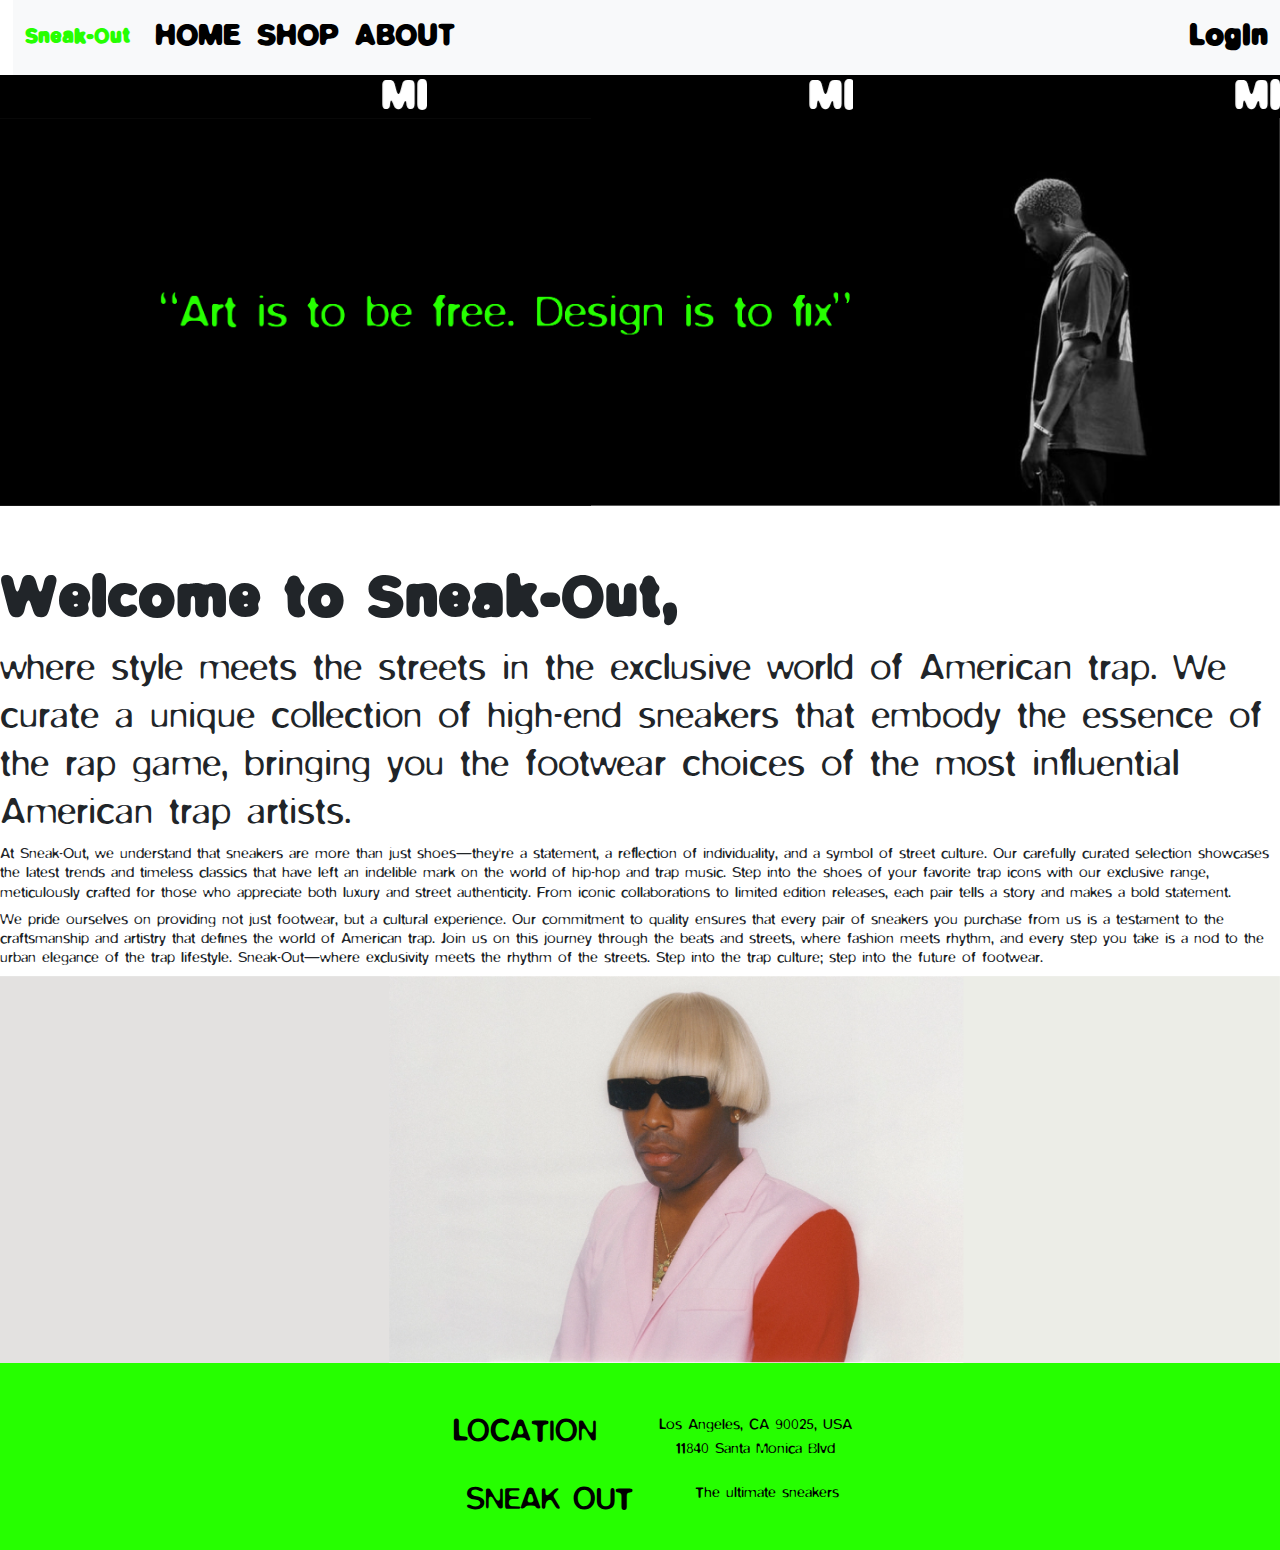
==== commit 97b99dde: "Merge branch 'main' of https://github.com/martinabuin02/Web.Zapatillas" ====
--- a/about.html
+++ b/about.html
@@ -2,131 +2,104 @@
 <html lang="es">
 
 <head>
-    <meta charset="UTF-8">
-    <meta http-equiv="X-UA-Compatible" content="IE=edge">
-    <meta name="viewport" content="width=device-width, initial-scale=1.0">
-    <title>Sneak-Out | About</title>
-    <link rel="stylesheet" href="css/bootstrap.min.css">
-    <link rel="stylesheet" href="css/styles.css">
-    <link href="img/logo1.png" rel="icon" type="image/png">
+  <meta charset="UTF-8">
+  <meta http-equiv="X-UA-Compatible" content="IE=edge">
+  <meta name="viewport" content="width=device-width, initial-scale=1.0">
+  <title>Sneak-Out | About</title>
+  <link rel="stylesheet" href="css/bootstrap.min.css">
+  <link rel="stylesheet" href="css/styles.css">
+  <link href="img/logo1.png" rel="icon" type="image/png">
 </head>
 
 <body>
 
-    <nav class="navbar navbar-expand-lg bg-body-tertiary" id="menuu">
-        <div class="container-fluid">
-          <a class="navbar-brand" href="#index.html">Sneak-Out</a>
-          <button class="navbar-toggler" type="button" data-bs-toggle="collapse" data-bs-target="#navbarText" aria-controls="navbarText" aria-expanded="false" aria-label="Toggle navigation">
-            <span class="navbar-toggler-icon"></span>
-          </button>
-          <div class="collapse navbar-collapse" id="navbarText">
-            <ul class="navbar-nav me-auto mb-2 mb-lg-0">
-              <li class="nav-item">
-                <a class="nav-link active" aria-current="page" href="index.html">HOME</a>
-              </li>
-              <li class="nav-item">
-                <a class="nav-link" href="shop.html">SHOP</a>
-              </li>
-              <li class="nav-item">
-                <a class="nav-link" href="index.html">ABOUT</a>
-              </li>
-            </ul>
-            <span class="navbar-text">
-                <a class="nav-link" href="login.html">LogIn</a>
-            </span>
-          </div>
-        </div>
-      </nav>
+  <nav class="navbar navbar-expand-lg bg-body-tertiary" id="menuu">
+    <div class="container-fluid">
+      <a class="navbar-brand" href="#index.html">Sneak-Out</a>
+      <button class="navbar-toggler" type="button" data-bs-toggle="collapse" data-bs-target="#navbarText"
+        aria-controls="navbarText" aria-expanded="false" aria-label="Toggle navigation">
+        <span class="navbar-toggler-icon"></span>
+      </button>
+      <div class="collapse navbar-collapse" id="navbarText">
+        <ul class="navbar-nav me-auto mb-2 mb-lg-0">
+          <li class="nav-item">
+            <a class="nav-link active" aria-current="page" href="index.html">HOME</a>
+          </li>
+          <li class="nav-item">
+            <a class="nav-link" href="shop.html">SHOP</a>
+          </li>
+          <li class="nav-item">
+            <a class="nav-link" href="index.html">ABOUT</a>
+          </li>
+        </ul>
+        <span class="navbar-text">
+          <a class="nav-link" href="login.html">LogIn</a>
+        </span>
+      </div>
+    </div>
+  </nav>
 
 
-    <div id="primerabarrita">
-        <marquee width="100%" direction="left" height="43px">
-            <h1>MID SEASON SALE 60% MID SEASON SALE 60%</h1>
-        </marquee>
-        <marquee width="100%" direction="left" height="43px">
-            <h1>MID SEASON SALE 60% MID SEASON SALE 60%</h1>
-        </marquee>
-        <marquee width="100%" direction="left" height="43px">
-            <h1>MID SEASON SALE 60% MID SEASON SALE 60%</h1>
-        </marquee>
+  <div id="primerabarrita">
+    <marquee width="100%" direction="left" height="43px">
+      <h1>MID SEASON SALE 60% MID SEASON SALE 60%</h1>
+    </marquee>
+    <marquee width="100%" direction="left" height="43px">
+      <h1>MID SEASON SALE 60% MID SEASON SALE 60%</h1>
+    </marquee>
+    <marquee width="100%" direction="left" height="43px">
+      <h1>MID SEASON SALE 60% MID SEASON SALE 60%</h1>
+    </marquee>
 
+  </div>
+
+  <img src="img/kanyeabout.png" class="img-fluid" alt="...">
+
+  <h1 class="display-4">Welcome to Sneak-Out,</h1>
+  <h1 class="display-6">where style meets the streets in the exclusive world of American trap. We curate a unique
+    collection of high-end sneakers that embody the essence of the rap game, bringing you the footwear choices of the
+    most influential American trap artists.</h1>
+
+  <div id="textoabout1">
+    <div>
+      <h6>At Sneak-Out, we understand that sneakers are more than just shoes—they're a statement, a reflection of
+        individuality, and a symbol of street culture. Our carefully curated selection showcases the latest trends and
+        timeless classics that have left an indelible mark on the world of hip-hop and trap music.
+
+        Step into the shoes of your favorite trap icons with our exclusive range, meticulously crafted for those who
+        appreciate both luxury and street authenticity. From iconic collaborations to limited edition releases, each
+        pair tells a story and makes a bold statement.</h6>
     </div>
 
-    <div class="d-flex justify-content-center">OUR SNEAKERS</div>
+  </div>
+  <h6>
+    We pride ourselves on providing not just footwear, but a cultural experience. Our commitment to quality ensures that
+    every pair of sneakers you purchase from us is a testament to the craftsmanship and artistry that defines the world
+    of American trap.
 
-    <div class="container-sm">Dress your feet with our selection of the most premium sneakers. Among them are the best
-        collaborations with different artists and works so far. Don't be shy and enjoy them all!</div>
+    Join us on this journey through the beats and streets, where fashion meets rhythm, and every step you take is a nod
+    to the urban elegance of the trap lifestyle. Sneak-Out—where exclusivity meets the rhythm of the streets.
+    Step into the trap culture; step into the future of footwear.
+  </h6>
 
+  <img src="img/tylerabout1.png" class="img-fluid" alt="...">
 
-        <div class="accordion" id="accordionExample">
-          <div class="accordion-item">
-            <h2 class="accordion-header" id="headingOne">
-              <button class="accordion-button" type="button" data-bs-toggle="collapse" data-bs-target="#collapseOne" aria-expanded="true" aria-controls="collapseOne">
-                Acordeón artículo #1
-              </button>
-            </h2>
-            <div id="collapseOne" class="accordion-collapse collapse show" aria-labelledby="headingOne" data-bs-parent="#accordionExample">
-              <div class="accordion-body">
-                <strong>Este es el cuerpo del acordeón del primer elemento.</strong> Se muestra de forma predeterminada, hasta que el complemento de colapso agrega las clases apropiadas que usamos para diseñar cada elemento. Estas clases controlan la apariencia general, así como la visualización y ocultación a través de transiciones CSS. Puedes modificar cualquiera de esto con CSS personalizado o sobrescribir nuestras variables predeterminadas. También vale la pena señalar que casi cualquier HTML puede ir dentro de <code>.accordion-body</code>, aunque la transición limita el desbordamiento.
-              </div>
-            </div>
-          </div>
-          <div class="accordion-item">
-            <h2 class="accordion-header" id="headingTwo">
-              <button class="accordion-button collapsed" type="button" data-bs-toggle="collapse" data-bs-target="#collapseTwo" aria-expanded="false" aria-controls="collapseTwo">
-                Acordeón artículo #2
-              </button>
-            </h2>
-            <div id="collapseTwo" class="accordion-collapse collapse" aria-labelledby="headingTwo" data-bs-parent="#accordionExample">
-              <div class="accordion-body">
-                <strong>Este es el cuerpo del acordeón del segundo elemento.</strong> Está oculto de manera predeterminada, hasta que el complemento de Collapse agregue las clases apropiadas que usamos para diseñar cada elemento. Estas clases controlan la apariencia general, así como la visualización y ocultación a través de transiciones CSS. Puedes modificar cualquiera de esto con CSS personalizado o sobrescribir nuestras variables predeterminadas. También vale la pena señalar que casi cualquier HTML puede ir dentro de <code>.accordion-body</code>, aunque la transición limita el desbordamiento.
-              </div>
-            </div>
-          </div>
-          <div class="accordion-item">
-            <h2 class="accordion-header" id="headingThree">
-              <button class="accordion-button collapsed" type="button" data-bs-toggle="collapse" data-bs-target="#collapseThree" aria-expanded="false" aria-controls="collapseThree">
-                Acordeón artículo #3
-              </button>
-            </h2>
-            <div id="collapseThree" class="accordion-collapse collapse" aria-labelledby="headingThree" data-bs-parent="#accordionExample">
-              <div class="accordion-body">
-                <strong>Este es el cuerpo del acordeón del tercer elemento.</strong> Está oculto de manera predeterminada, hasta que el complemento Collapse agregue las clases apropiadas que usamos para diseñar cada elemento. Estas clases controlan la apariencia general, así como la visualización y ocultación a través de transiciones CSS. Puedes modificar cualquiera de esto con CSS personalizado o sobrescribir nuestras variables predeterminadas. También vale la pena señalar que casi cualquier HTML puede ir dentro de <code>.accordion-body</code>, aunque la transición limita el desbordamiento.
-              </div>
-            </div>
-          </div>
+  </div>
+  <footer class="text-center footer-style">
+    <div class="row">
+        <div class="col-md-4-footer-col">
+            <h3 id="infoabajo1">LOCATION</h3>
+            <p>
+                Los Angeles, CA 90025, USA <br />
+                11840 Santa Monica Blvd
+            </p>
         </div>
+        <div class="col-md-4-footer-col">
+            <h3 id="infoabajo1">SNEAK OUT</h3>
+            <p>The ultimate sneakers</p>
+        </div>
+      
+    </div>
+</footer>
 
-
-        <div class="container text-center">
-            <div class="row row-cols-2">
-              <div class="col"><img src="img/zapa1home.png" class="img-fluid" alt="..."></div>
-             
-              <div class="col"><img src="img/zapa2home.png" class="img-fluid" alt="..."></div>
-              <div class="col"><img src="img/zapa3home.png" class="img-fluid" alt="..."></div>
-             
-              <div class="col"><img src="img/zapa4home.png" class="img-fluid" alt="..."></div>
-            </div>
-          </div>
-          
-
-          <footer class="text-center footer-style">
-            <div class="row">
-                <div class="col-md-4 footer-col">
-                    <h3 id="infoabajo1">LOCATION</h3>
-                    <p>
-                        Los Angeles, CA 90025, USA <br />
-                        11840 Santa Monica Blvd
-                    </p>
-                </div>
-                <div class="col-md-4 footer-col">
-                    <h3 id="infoabajo1">SNEAK OUT</h3>
-                    <p>The ultimate sneakers</p>
-                </div>
-                <div class="col-md-4 footer-col">
-                    <h3 id="infoabajo1">SOCIALS</h3>
-                    <p> instagram <link rel="stylesheet" href="https://www.instagram.com/"></p>
-                </div>
-            </div>
-    </footer>
 </html>--- a/css/styles.css
+++ b/css/styles.css
@@ -257,4 +257,22 @@
 
 .card-title{
     font-family: BlurBold;
-}+}
+
+h6{
+    font-family: Blurlight ;    
+
+}
+
+h1.display-4{
+    margin-top: 5%;
+    font-family: BlurBold ;    
+
+}
+
+h1.display-6{
+ 
+    font-family: Blurlight ;    
+
+}
+
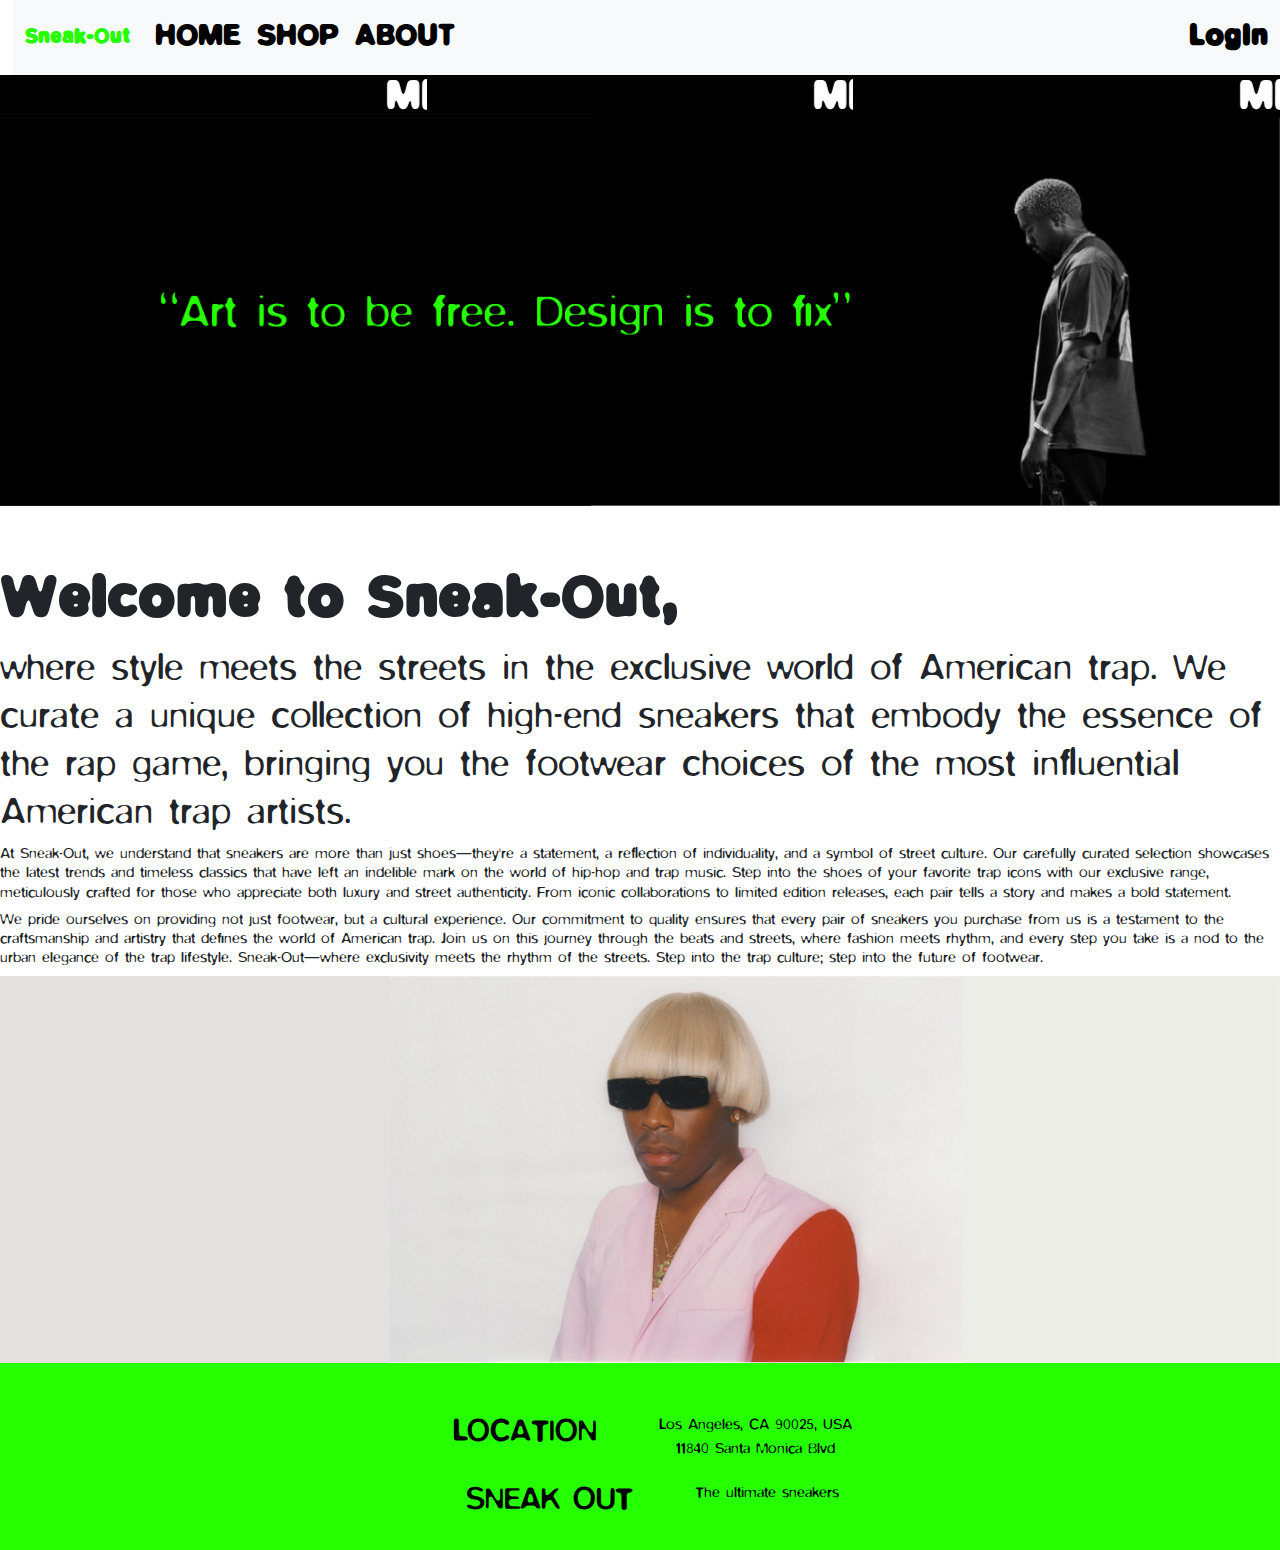
==== commit ce15889d: "web rota arreglada" ====
--- a/about.html
+++ b/about.html
@@ -16,10 +16,6 @@
   <nav class="navbar navbar-expand-lg bg-body-tertiary" id="menuu">
     <div class="container-fluid">
       <a class="navbar-brand" href="#index.html">Sneak-Out</a>
-      <button class="navbar-toggler" type="button" data-bs-toggle="collapse" data-bs-target="#navbarText"
-        aria-controls="navbarText" aria-expanded="false" aria-label="Toggle navigation">
-        <span class="navbar-toggler-icon"></span>
-      </button>
       <div class="collapse navbar-collapse" id="navbarText">
         <ul class="navbar-nav me-auto mb-2 mb-lg-0">
           <li class="nav-item">
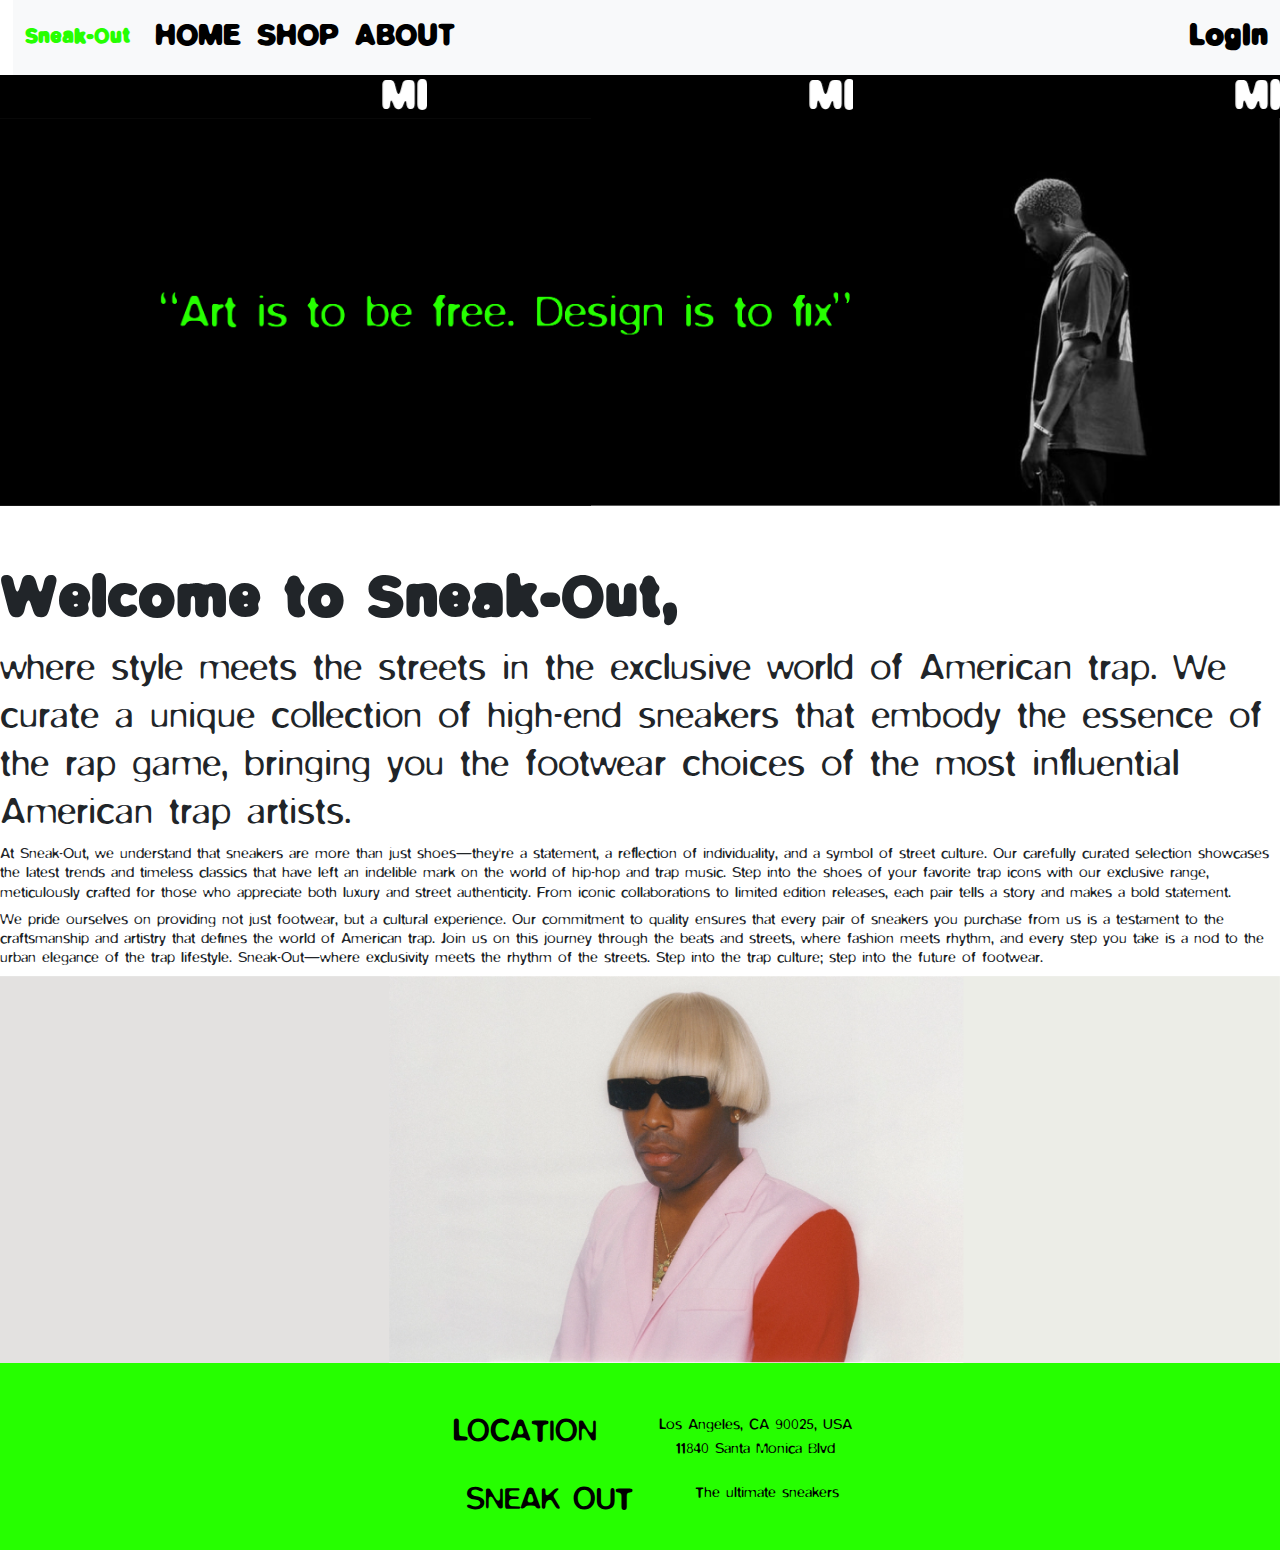
==== commit 8bb100a2: "ULTIMO" ====
--- a/about.html
+++ b/about.html
@@ -16,7 +16,7 @@
   <nav class="navbar navbar-expand-lg bg-body-tertiary" id="menuu">
     <div class="container-fluid">
       <a class="navbar-brand" href="#index.html">Sneak-Out</a>
-      <div class="collapse navbar-collapse" id="navbarText">
+      <div class="navbar-collapse" id="navbarText">
         <ul class="navbar-nav me-auto mb-2 mb-lg-0">
           <li class="nav-item">
             <a class="nav-link active" aria-current="page" href="index.html">HOME</a>
--- a/css/styles.css
+++ b/css/styles.css
@@ -29,6 +29,24 @@
 
 #menuu>a {
     color: #000000;
+}
+
+
+.navbar-expand-lg .navbar-collapse {
+    display: flex!important;
+    flex-basis: auto;
+}
+
+.navbar-expand-lg .navbar-nav {
+    flex-direction: row;
+}
+
+@media (max-width: 992px){
+.navbar-expand-lg .navbar-nav .nav-link {
+    padding-right: var(--bs-navbar-nav-link-padding-x);
+    padding-left: var(--bs-navbar-nav-link-padding-x);
+    font-size: 0.7em;
+}
 }
 
 
@@ -178,12 +196,6 @@
 }
 
 
-.collapse {
-    &:not(.show) {
-      display: none;
-    }
-  }
-  
 
 
 
